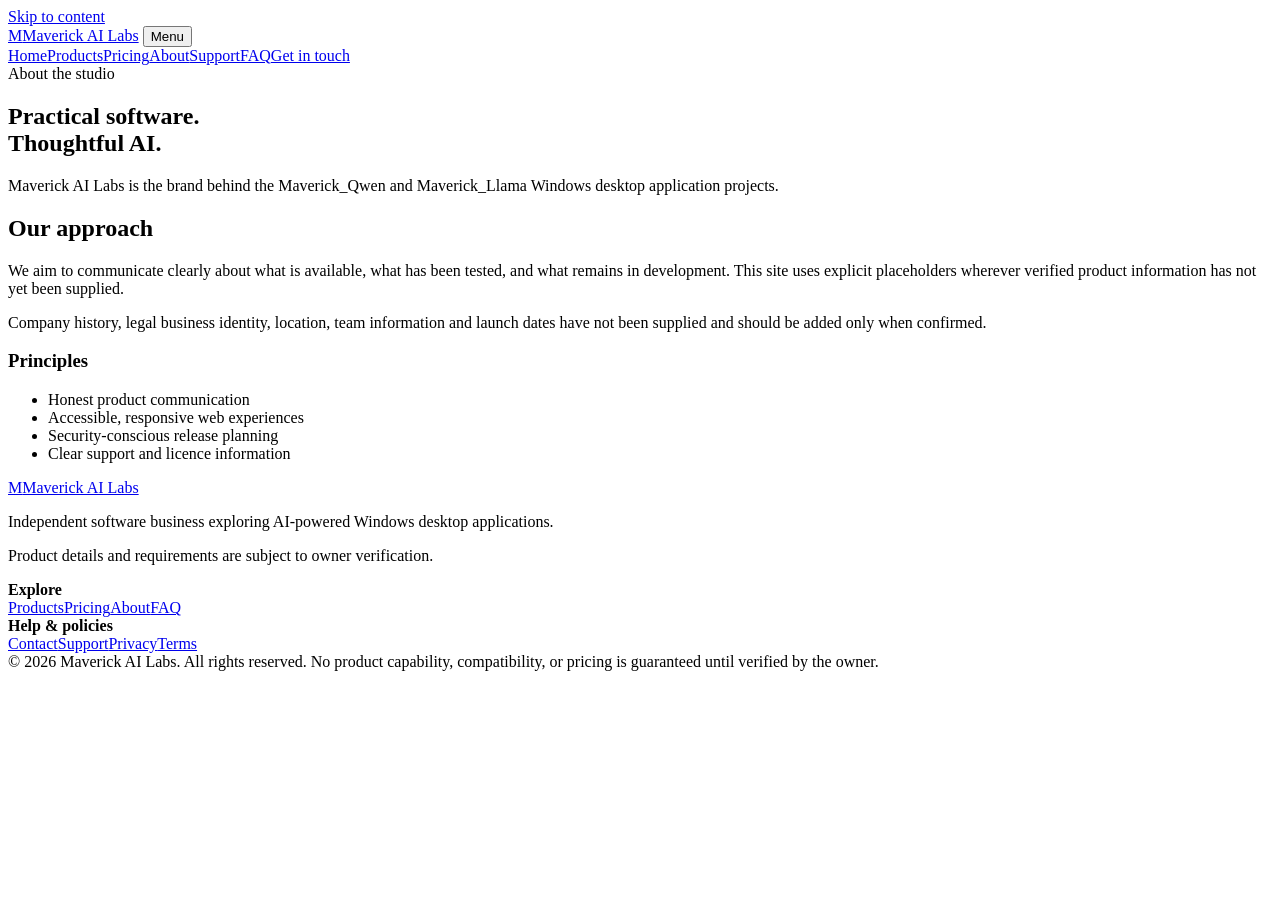
==== about.html @ b35e7d57 "Add files via upload" ====
<!doctype html>
<html lang="en"><head><meta charset="utf-8"><meta name="viewport" content="width=device-width, initial-scale=1">
<title>About | Maverick AI Labs</title><meta name="description" content="Learn about Maverick AI Labs, an independent software business developing AI-powered desktop applications.">
<meta name="theme-color" content="#080d1b"><meta property="og:type" content="website"><meta property="og:title" content="About | Maverick AI Labs"><meta property="og:description" content="Learn about Maverick AI Labs, an independent software business developing AI-powered desktop applications."><meta property="og:site_name" content="Maverick AI Labs">
<link rel="icon" href="assets/favicon.svg" type="image/svg+xml"><link rel="stylesheet" href="assets/styles.css">
</head><body><a class="skip" href="#main">Skip to content</a>
<header class="site-header"><div class="wrap nav">
<a class="brand" href="index.html"><span class="brand-mark" aria-hidden="true">M</span><span>Maverick AI Labs</span></a>
<button class="menu-toggle" type="button" aria-expanded="false" aria-controls="primary-nav">Menu</button>
<nav class="nav-links" id="primary-nav" aria-label="Primary navigation"><a href="index.html">Home</a><a href="products.html">Products</a><a href="pricing.html">Pricing</a><a href="about.html" aria-current="page">About</a><a href="support.html">Support</a><a href="faq.html">FAQ</a><a class="button primary small" href="contact.html">Get in touch</a></nav>
</div></header><main id="main">
<section class="page-hero"><div class="wrap"><span class="eyebrow">About the studio</span><h1>Practical software.<br><span class="gradient">Thoughtful AI.</span></h1><p class="lead">Maverick AI Labs is the brand behind the Maverick_Qwen and Maverick_Llama Windows desktop application projects.</p></div></section>
<section class="section"><div class="wrap split"><div><h2>Our approach</h2><p class="muted">We aim to communicate clearly about what is available, what has been tested, and what remains in development. This site uses explicit placeholders wherever verified product information has not yet been supplied.</p><p class="muted">Company history, legal business identity, location, team information and launch dates have not been supplied and should be added only when confirmed.</p></div><div class="card"><h3>Principles</h3><ul class="feature-list"><li>Honest product communication</li><li>Accessible, responsive web experiences</li><li>Security-conscious release planning</li><li>Clear support and licence information</li></ul></div></div></section></main><footer class="footer"><div class="wrap footer-grid">
<div><a class="brand" href="index.html"><span class="brand-mark" aria-hidden="true">M</span><span>Maverick AI Labs</span></a><p class="tiny">Independent software business exploring AI-powered Windows desktop applications.</p><p class="tiny">Product details and requirements are subject to owner verification.</p></div>
<div><strong>Explore</strong><div class="footer-links"><a href="products.html">Products</a><a href="pricing.html">Pricing</a><a href="about.html">About</a><a href="faq.html">FAQ</a></div></div>
<div><strong>Help & policies</strong><div class="footer-links"><a href="contact.html">Contact</a><a href="support.html">Support</a><a href="privacy.html">Privacy</a><a href="terms.html">Terms</a></div></div>
</div><div class="wrap divider"></div><div class="wrap tiny">© <span id="year">2026</span> Maverick AI Labs. All rights reserved. No product capability, compatibility, or pricing is guaranteed until verified by the owner.</div></footer>
<script src="assets/config.js" defer></script><script src="assets/main.js" defer></script></body></html>
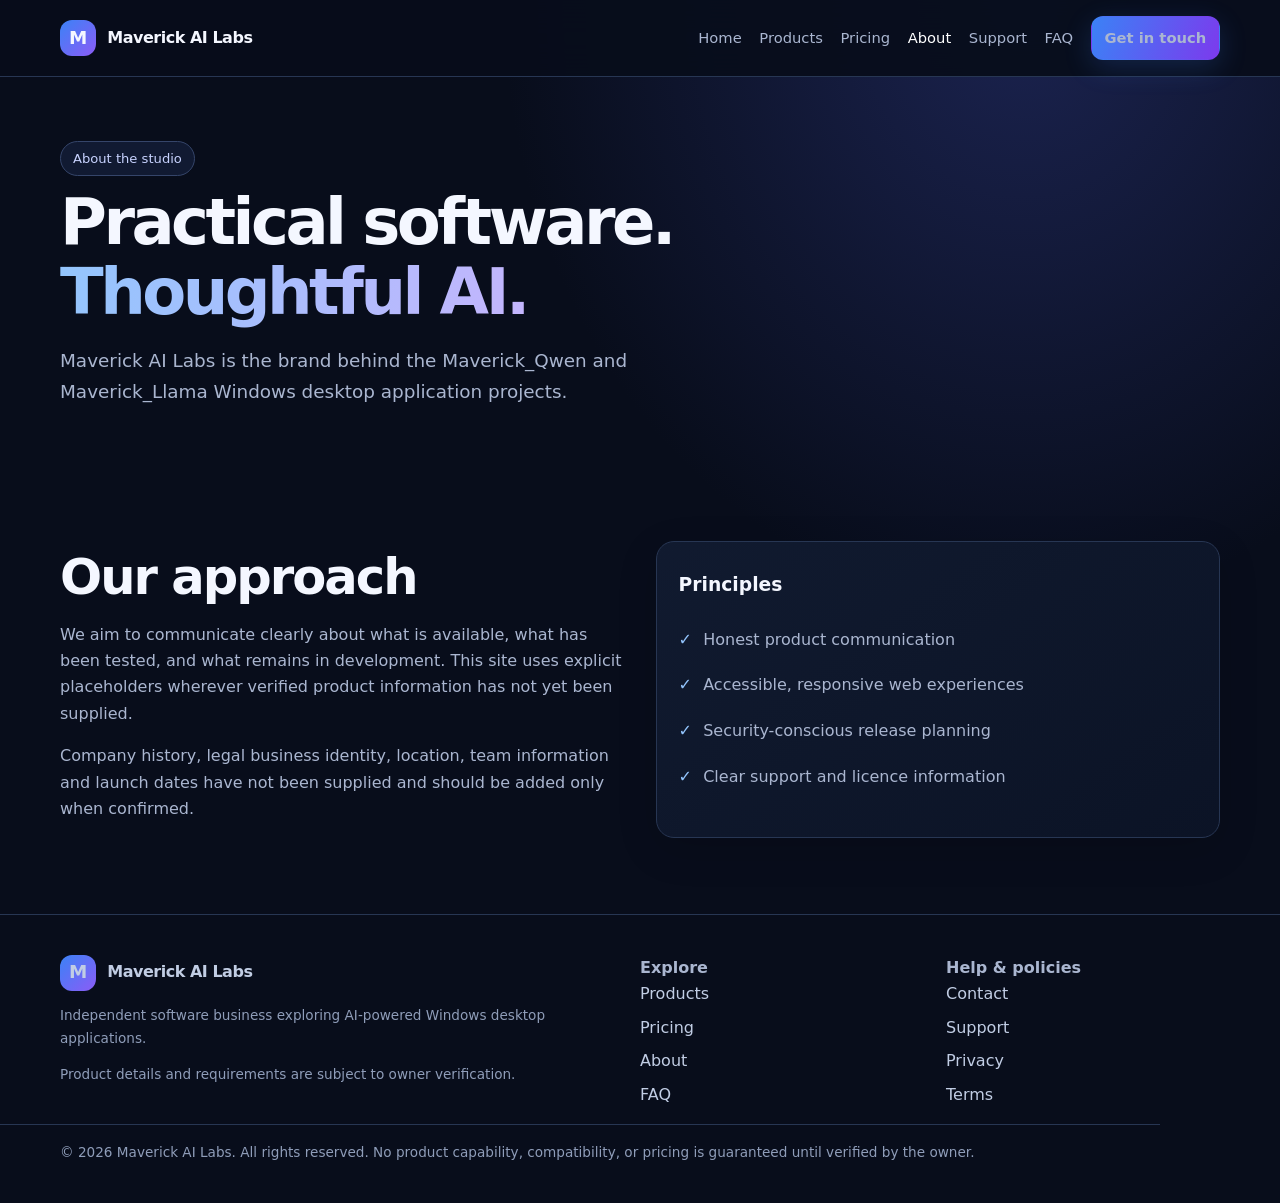
==== commit 62e96846: "Update about.html" ====
--- a/about.html
+++ b/about.html
@@ -1,18 +1,142 @@
+
 <!doctype html>
-<html lang="en"><head><meta charset="utf-8"><meta name="viewport" content="width=device-width, initial-scale=1">
-<title>About | Maverick AI Labs</title><meta name="description" content="Learn about Maverick AI Labs, an independent software business developing AI-powered desktop applications.">
-<meta name="theme-color" content="#080d1b"><meta property="og:type" content="website"><meta property="og:title" content="About | Maverick AI Labs"><meta property="og:description" content="Learn about Maverick AI Labs, an independent software business developing AI-powered desktop applications."><meta property="og:site_name" content="Maverick AI Labs">
-<link rel="icon" href="assets/favicon.svg" type="image/svg+xml"><link rel="stylesheet" href="assets/styles.css">
-</head><body><a class="skip" href="#main">Skip to content</a>
-<header class="site-header"><div class="wrap nav">
-<a class="brand" href="index.html"><span class="brand-mark" aria-hidden="true">M</span><span>Maverick AI Labs</span></a>
-<button class="menu-toggle" type="button" aria-expanded="false" aria-controls="primary-nav">Menu</button>
-<nav class="nav-links" id="primary-nav" aria-label="Primary navigation"><a href="index.html">Home</a><a href="products.html">Products</a><a href="pricing.html">Pricing</a><a href="about.html" aria-current="page">About</a><a href="support.html">Support</a><a href="faq.html">FAQ</a><a class="button primary small" href="contact.html">Get in touch</a></nav>
-</div></header><main id="main">
-<section class="page-hero"><div class="wrap"><span class="eyebrow">About the studio</span><h1>Practical software.<br><span class="gradient">Thoughtful AI.</span></h1><p class="lead">Maverick AI Labs is the brand behind the Maverick_Qwen and Maverick_Llama Windows desktop application projects.</p></div></section>
-<section class="section"><div class="wrap split"><div><h2>Our approach</h2><p class="muted">We aim to communicate clearly about what is available, what has been tested, and what remains in development. This site uses explicit placeholders wherever verified product information has not yet been supplied.</p><p class="muted">Company history, legal business identity, location, team information and launch dates have not been supplied and should be added only when confirmed.</p></div><div class="card"><h3>Principles</h3><ul class="feature-list"><li>Honest product communication</li><li>Accessible, responsive web experiences</li><li>Security-conscious release planning</li><li>Clear support and licence information</li></ul></div></div></section></main><footer class="footer"><div class="wrap footer-grid">
-<div><a class="brand" href="index.html"><span class="brand-mark" aria-hidden="true">M</span><span>Maverick AI Labs</span></a><p class="tiny">Independent software business exploring AI-powered Windows desktop applications.</p><p class="tiny">Product details and requirements are subject to owner verification.</p></div>
-<div><strong>Explore</strong><div class="footer-links"><a href="products.html">Products</a><a href="pricing.html">Pricing</a><a href="about.html">About</a><a href="faq.html">FAQ</a></div></div>
-<div><strong>Help & policies</strong><div class="footer-links"><a href="contact.html">Contact</a><a href="support.html">Support</a><a href="privacy.html">Privacy</a><a href="terms.html">Terms</a></div></div>
-</div><div class="wrap divider"></div><div class="wrap tiny">© <span id="year">2026</span> Maverick AI Labs. All rights reserved. No product capability, compatibility, or pricing is guaranteed until verified by the owner.</div></footer>
-<script src="assets/config.js" defer></script><script src="assets/main.js" defer></script></body></html>+<html lang="en">
+<head>
+  <meta charset="utf-8">
+  <meta name="viewport" content="width=device-width, initial-scale=1">
+
+  <title>About | Maverick AI Labs</title>
+  <meta name="description" content="Learn about Maverick AI Labs, an independent software business developing AI-powered desktop applications.">
+  <meta name="theme-color" content="#080d1b">
+
+  <meta property="og:type" content="website">
+  <meta property="og:title" content="About | Maverick AI Labs">
+  <meta property="og:description" content="Learn about Maverick AI Labs, an independent software business developing AI-powered desktop applications.">
+  <meta property="og:site_name" content="Maverick AI Labs">
+
+  <link rel="icon" href="favicon.svg" type="image/svg+xml">
+  <link rel="stylesheet" href="styles.css">
+</head>
+
+<body>
+  <a class="skip" href="#main">Skip to content</a>
+
+  <header class="site-header">
+    <div class="wrap nav">
+      <a class="brand" href="index.html">
+        <span class="brand-mark" aria-hidden="true">M</span>
+        <span>Maverick AI Labs</span>
+      </a>
+
+      <button class="menu-toggle" type="button"
+        aria-expanded="false" aria-controls="primary-nav">
+        Menu
+      </button>
+
+      <nav class="nav-links" id="primary-nav" aria-label="Primary navigation">
+        <a href="index.html">Home</a>
+        <a href="products.html">Products</a>
+        <a href="pricing.html">Pricing</a>
+        <a href="about.html" aria-current="page">About</a>
+        <a href="support.html">Support</a>
+        <a href="faq.html">FAQ</a>
+        <a class="button primary small" href="contact.html">Get in touch</a>
+      </nav>
+    </div>
+  </header>
+
+  <main id="main">
+    <section class="page-hero">
+      <div class="wrap">
+        <span class="eyebrow">About the studio</span>
+        <h1>
+          Practical software.<br>
+          <span class="gradient">Thoughtful AI.</span>
+        </h1>
+        <p class="lead">
+          Maverick AI Labs is the brand behind the Maverick_Qwen and
+          Maverick_Llama Windows desktop application projects.
+        </p>
+      </div>
+    </section>
+
+    <section class="section">
+      <div class="wrap split">
+        <div>
+          <h2>Our approach</h2>
+          <p class="muted">
+            We aim to communicate clearly about what is available, what has
+            been tested, and what remains in development. This site uses
+            explicit placeholders wherever verified product information
+            has not yet been supplied.
+          </p>
+          <p class="muted">
+            Company history, legal business identity, location, team
+            information and launch dates have not been supplied and should
+            be added only when confirmed.
+          </p>
+        </div>
+
+        <div class="card">
+          <h3>Principles</h3>
+          <ul class="feature-list">
+            <li>Honest product communication</li>
+            <li>Accessible, responsive web experiences</li>
+            <li>Security-conscious release planning</li>
+            <li>Clear support and licence information</li>
+          </ul>
+        </div>
+      </div>
+    </section>
+  </main>
+
+  <footer class="footer">
+    <div class="wrap footer-grid">
+      <div>
+        <a class="brand" href="index.html">
+          <span class="brand-mark" aria-hidden="true">M</span>
+          <span>Maverick AI Labs</span>
+        </a>
+        <p class="tiny">
+          Independent software business exploring AI-powered Windows
+          desktop applications.
+        </p>
+        <p class="tiny">
+          Product details and requirements are subject to owner verification.
+        </p>
+      </div>
+
+      <div>
+        <strong>Explore</strong>
+        <div class="footer-links">
+          <a href="products.html">Products</a>
+          <a href="pricing.html">Pricing</a>
+          <a href="about.html">About</a>
+          <a href="faq.html">FAQ</a>
+        </div>
+      </div>
+
+      <div>
+        <strong>Help &amp; policies</strong>
+        <div class="footer-links">
+          <a href="contact.html">Contact</a>
+          <a href="support.html">Support</a>
+          <a href="privacy.html">Privacy</a>
+          <a href="terms.html">Terms</a>
+        </div>
+      </div>
+    </div>
+
+    <div class="wrap divider"></div>
+
+    <div class="wrap tiny">
+      © <span id="year">2026</span> Maverick AI Labs. All rights reserved.
+      No product capability, compatibility, or pricing is guaranteed
+      until verified by the owner.
+    </div>
+  </footer>
+
+  <script src="config.js" defer></script>
+  <script src="main.js" defer></script>
+</body>
+</html>
--- a/styles.css
+++ b/styles.css
@@ -0,0 +1,7 @@
+:root{color-scheme:dark;--bg:#080d1b;--panel:#101a30;--panel2:#0c1427;--text:#f4f7ff;--muted:#aab6d0;--blue:#60a5fa;--violet:#a78bfa;--line:#273653;--max:1160px;font-family:Inter,ui-sans-serif,system-ui,-apple-system,BlinkMacSystemFont,"Segoe UI",sans-serif}
+*{box-sizing:border-box}html{scroll-behavior:smooth}body{margin:0;background:radial-gradient(ellipse at 80% 0%,#1b2350 0,transparent 36%),var(--bg);color:var(--text);line-height:1.65}a{color:var(--blue);text-underline-offset:4px}a:hover{color:#c4b5fd}button,input,textarea,select{font:inherit}button,a,.button{touch-action:manipulation}.wrap{width:min(var(--max),calc(100% - 2rem));margin:auto}.skip{position:absolute;left:-999px;top:1rem;background:#fff;color:#000;padding:.7rem;z-index:20}.skip:focus{left:1rem}.site-header{position:sticky;top:0;z-index:10;background:#080d1beF;backdrop-filter:blur(18px);border-bottom:1px solid #273653}.nav{min-height:76px;display:flex;align-items:center;justify-content:space-between;gap:1rem}.brand{display:flex;gap:.7rem;align-items:center;text-decoration:none;color:var(--text);font-weight:800;letter-spacing:-.03em}.brand-mark{display:grid;place-items:center;width:36px;height:36px;border-radius:12px;background:linear-gradient(135deg,#3b82f6,#8b5cf6);font-size:1.15rem}.nav-links{display:flex;align-items:center;gap:1.1rem}.nav-links a{font-size:.92rem;color:var(--muted);text-decoration:none}.nav-links a:hover,.nav-links a[aria-current=page]{color:#fff}.menu-toggle{display:none;background:transparent;color:#fff;border:1px solid var(--line);padding:.5rem .75rem;border-radius:10px}.button{display:inline-flex;align-items:center;justify-content:center;gap:.5rem;border:1px solid transparent;border-radius:12px;padding:.8rem 1.1rem;font-weight:700;text-decoration:none;cursor:pointer}.primary{background:linear-gradient(110deg,#3b82f6,#7c3aed);color:white;box-shadow:0 8px 28px #3b82f633}.secondary{border-color:#405170;background:#111b30;color:#f4f7ff}.small{padding:.55rem .8rem;font-size:.9rem}.hero{padding:6.2rem 0 4.5rem}.eyebrow{display:inline-flex;align-items:center;gap:.5rem;border:1px solid #35456a;border-radius:999px;padding:.35rem .75rem;color:#c7d2fe;background:#111a32;font-size:.82rem}.dot{width:7px;height:7px;background:#60a5fa;border-radius:50%;box-shadow:0 0 14px #60a5fa}.hero-grid{display:grid;grid-template-columns:1.08fr .92fr;align-items:center;gap:3rem}.hero h1{font-size:clamp(2.7rem,6vw,5.1rem);line-height:1.03;letter-spacing:-.065em;margin:1.3rem 0}.gradient{background:linear-gradient(100deg,#93c5fd,#c4b5fd);-webkit-background-clip:text;background-clip:text;color:transparent}.lead{font-size:1.15rem;color:var(--muted);max-width:650px}.actions{display:flex;gap:.8rem;flex-wrap:wrap;margin-top:1.8rem}.micro{color:#8f9db9;font-size:.88rem;margin-top:1rem}.mock-window{border:1px solid #39496b;border-radius:20px;background:linear-gradient(145deg,#121d35,#0b1122);box-shadow:0 30px 90px #0008;overflow:hidden;transform:rotate(1deg)}.window-bar{display:flex;gap:7px;padding:1rem;border-bottom:1px solid #273653;align-items:center}.window-bar i{width:8px;height:8px;border-radius:50%;background:#53627e}.window-title{margin-left:auto;color:#aab6d0;font-size:.78rem}.mock-body{padding:1.4rem}.mock-label{font-size:.76rem;text-transform:uppercase;letter-spacing:.12em;color:#91a4c9}.mock-body h3{margin:.25rem 0 1rem}.chat{padding:1rem;border:1px solid #2b3a58;border-radius:12px;background:#101a30;color:#c8d3e8;font-size:.92rem}.chat.answer{margin-top:.8rem;border-color:#3c4c8a;background:#151b3d}.section{padding:4.7rem 0}.section.alt{background:#0a1122;border-block:1px solid #1d2a43}.section-head{max-width:720px;margin-bottom:2rem}.section h2{font-size:clamp(2rem,4vw,3.1rem);line-height:1.12;letter-spacing:-.04em;margin:.6rem 0 1rem}.muted{color:var(--muted)}.grid{display:grid;grid-template-columns:repeat(3,1fr);gap:1rem}.card{border:1px solid #273653;border-radius:18px;padding:1.35rem;background:linear-gradient(145deg,#121c32dd,#0c1427dd);box-shadow:0 12px 40px #0002}.card h3{margin:.45rem 0}.card p{color:var(--muted);margin:.5rem 0 1rem}.iconbox{width:44px;height:44px;display:grid;place-items:center;border-radius:14px;background:#1b2a4a;border:1px solid #35466b;font-size:1.2rem}.product-symbol{font-weight:900;font-size:.95rem;letter-spacing:-.04em;background:linear-gradient(130deg,#60a5fa,#c4b5fd);-webkit-background-clip:text;background-clip:text;color:transparent}.split{display:grid;grid-template-columns:1fr 1fr;gap:2rem;align-items:center}.feature-list{padding:0;list-style:none}.feature-list li{padding:.6rem 0;color:var(--muted);display:flex;gap:.7rem}.feature-list li:before{content:"✓";color:#93c5fd;font-weight:900}.notice{border:1px solid #62553b;background:#211b12;color:#f5dba7;padding:1rem 1.1rem;border-radius:12px;font-size:.92rem}.page-hero{padding:4rem 0 2.5rem}.page-hero h1{font-size:clamp(2.5rem,5vw,4rem);letter-spacing:-.055em;line-height:1.1;margin:.7rem 0}.content{max-width:820px}.content h2{margin-top:2rem}.content p,.content li{color:var(--muted)}.content h3{margin-top:1.5rem}.form{display:grid;gap:1rem}.field{display:grid;gap:.4rem}.field label{font-weight:650}.field input,.field textarea,.field select{width:100%;background:#080f20;border:1px solid #3a4968;color:#fff;padding:.8rem .9rem;border-radius:10px}.field input:focus,.field textarea:focus,.field select:focus,button:focus-visible,a:focus-visible{outline:3px solid #93c5fd;outline-offset:3px}.field textarea{min-height:140px;resize:vertical}.form-status{padding:.8rem;border-radius:10px;background:#101a30;border:1px solid #3a4968}.faq-item{border-bottom:1px solid #273653;padding:1rem 0}.faq-item summary{font-weight:700;cursor:pointer}.footer{border-top:1px solid #273653;padding:2.5rem 0;color:var(--muted)}.footer-grid{display:grid;grid-template-columns:2fr 1fr 1fr;gap:2rem}.footer a{color:#c1cde4;text-decoration:none}.footer-links{display:grid;gap:.45rem}.tiny{font-size:.85rem;color:#8f9db9}.tag{display:inline-block;border:1px solid #3a4968;border-radius:999px;padding:.2rem .55rem;font-size:.78rem;color:#c7d2fe}.price{font-size:2rem;font-weight:800;letter-spacing:-.04em}.divider{height:1px;background:#273653;margin:1rem 0}
+@media(max-width:900px){.hero-grid,.split{grid-template-columns:1fr}.mock-window{transform:none}.grid{grid-template-columns:repeat(2,1fr)}.nav-links{gap:.7rem}.nav-links a{font-size:.85rem}}
+@media(max-width:680px){.nav{min-height:68px}.menu-toggle{display:block}.nav-links{display:none;position:absolute;top:68px;left:0;right:0;background:#080d1b;border-bottom:1px solid #273653;padding:1rem;flex-direction:column;align-items:stretch}.nav-links.open{display:flex}.nav-links a{padding:.45rem}.nav-links .button{align-self:flex-start}.hero{padding:4rem 0 3rem}.grid{grid-template-columns:1fr}.footer-grid{grid-template-columns:1fr}.section{padding:3.4rem 0}.wrap{width:min(var(--max),calc(100% - 1.3rem))}}
+@media(prefers-reduced-motion:reduce){*,*::before,*::after{scroll-behavior:auto!important;animation-duration:.01ms!important;animation-iteration-count:1!important;transition-duration:.01ms!important}}
+
+.support-actions{margin-top:1.2rem}
